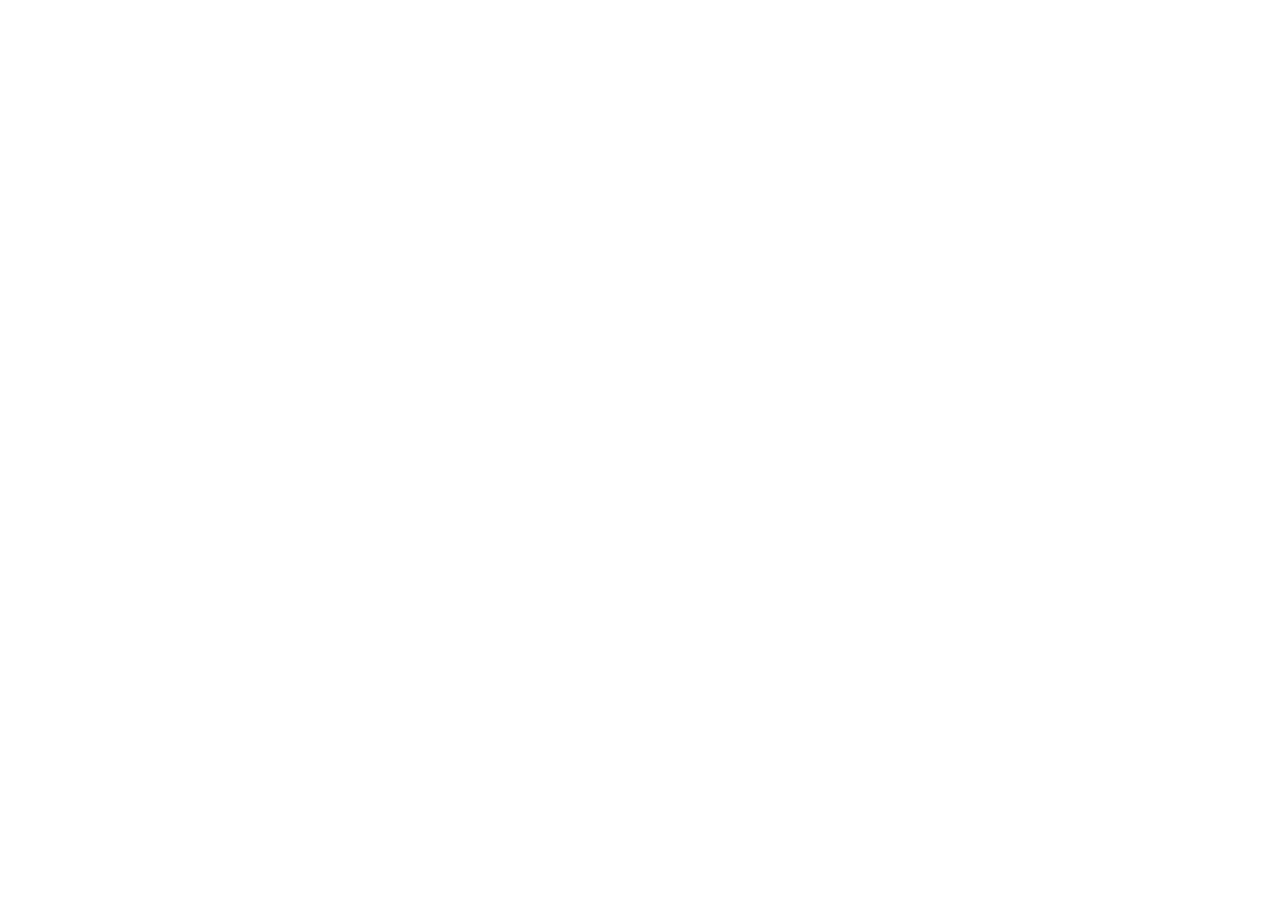
==== index.html @ 5f3e8370 "Add public GitHub Pages redirect to live Sparrow Creator Studio demo" ====
<!doctype html>
<html lang="en">
<head>
<meta charset="utf-8">
<meta name="viewport" content="width=device-width, initial-scale=1">
<title>Sparrow Love Edit — YC Investor Demo</title>
<meta name="description" content="Open the public Sparrow Love Edit Creator Studio product demo.">
<meta name="robots" content="index,follow">
<link rel="canonical" href="https://sparrow-yc-public-demo.vercel.app/template">
<meta http-equiv="refresh" content="0; url=https://sparrow-yc-public-demo.vercel.app/template">
<style>body{font-family:system-ui,-apple-system,Segoe UI,sans-serif;background:#fff;color:#172554;margin:0;display:grid;min-height:100vh;place-items:center}main{max-width:480px;padding:2.5rem;text-align:center}h1{font-size:2rem;letter-spacing:-.04em}p{line-height:1.6;color:#475569}a{display:inline-block;background:#2563eb;color:#fff;text-decoration:none;padding:.9rem 1.4rem;border-radius:12px;font-weight:650}a:focus-visible{outline:3px solid #93c5fd;outline-offset:4px}</style>
</head>
<body>
<main>
<h1>Sparrow Love Edit</h1>
<p>Opening the Sparrow Creator Studio product demo for YC investors. If you are not redirected, use the link below.</p>
<a href="https://sparrow-yc-public-demo.vercel.app/template">Open Sparrow Creator Studio</a>
<p><small>Public product preview; full platform services remain under development.</small></p>
</main>
</body>
</html>
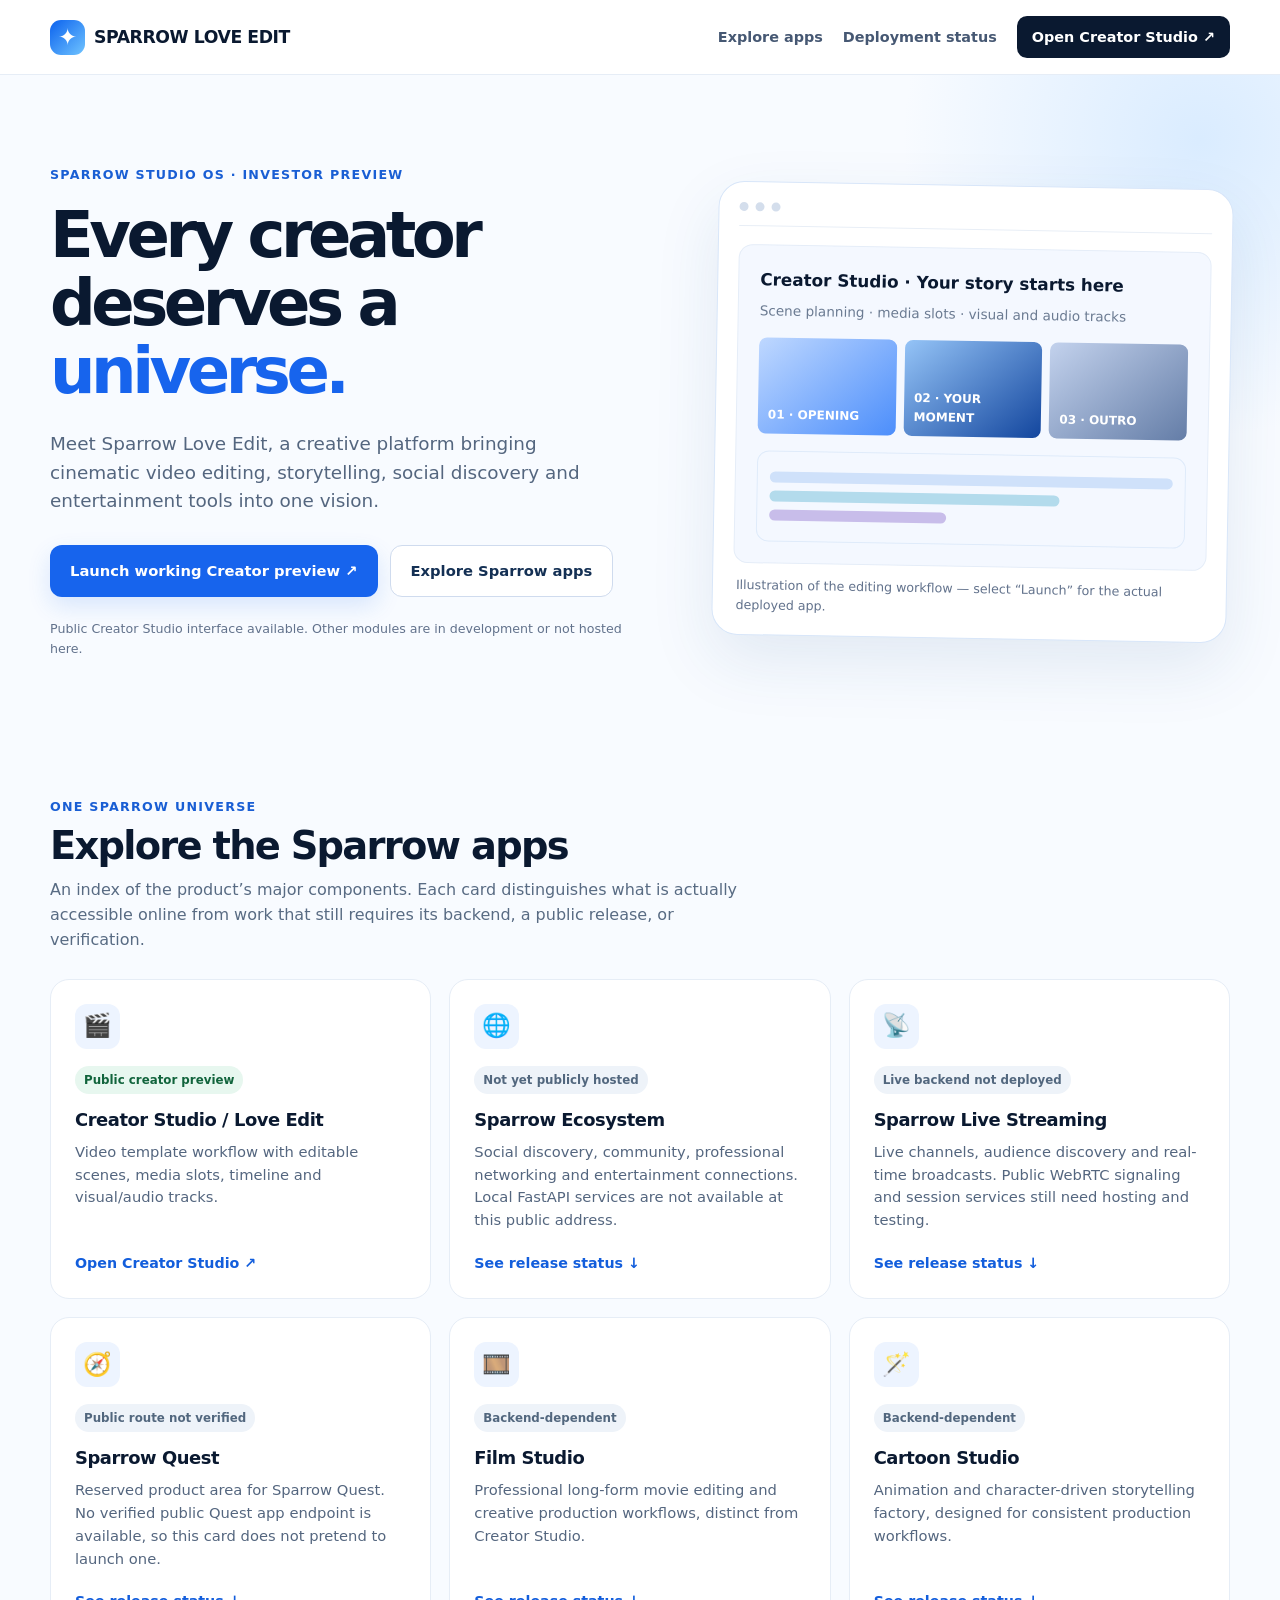
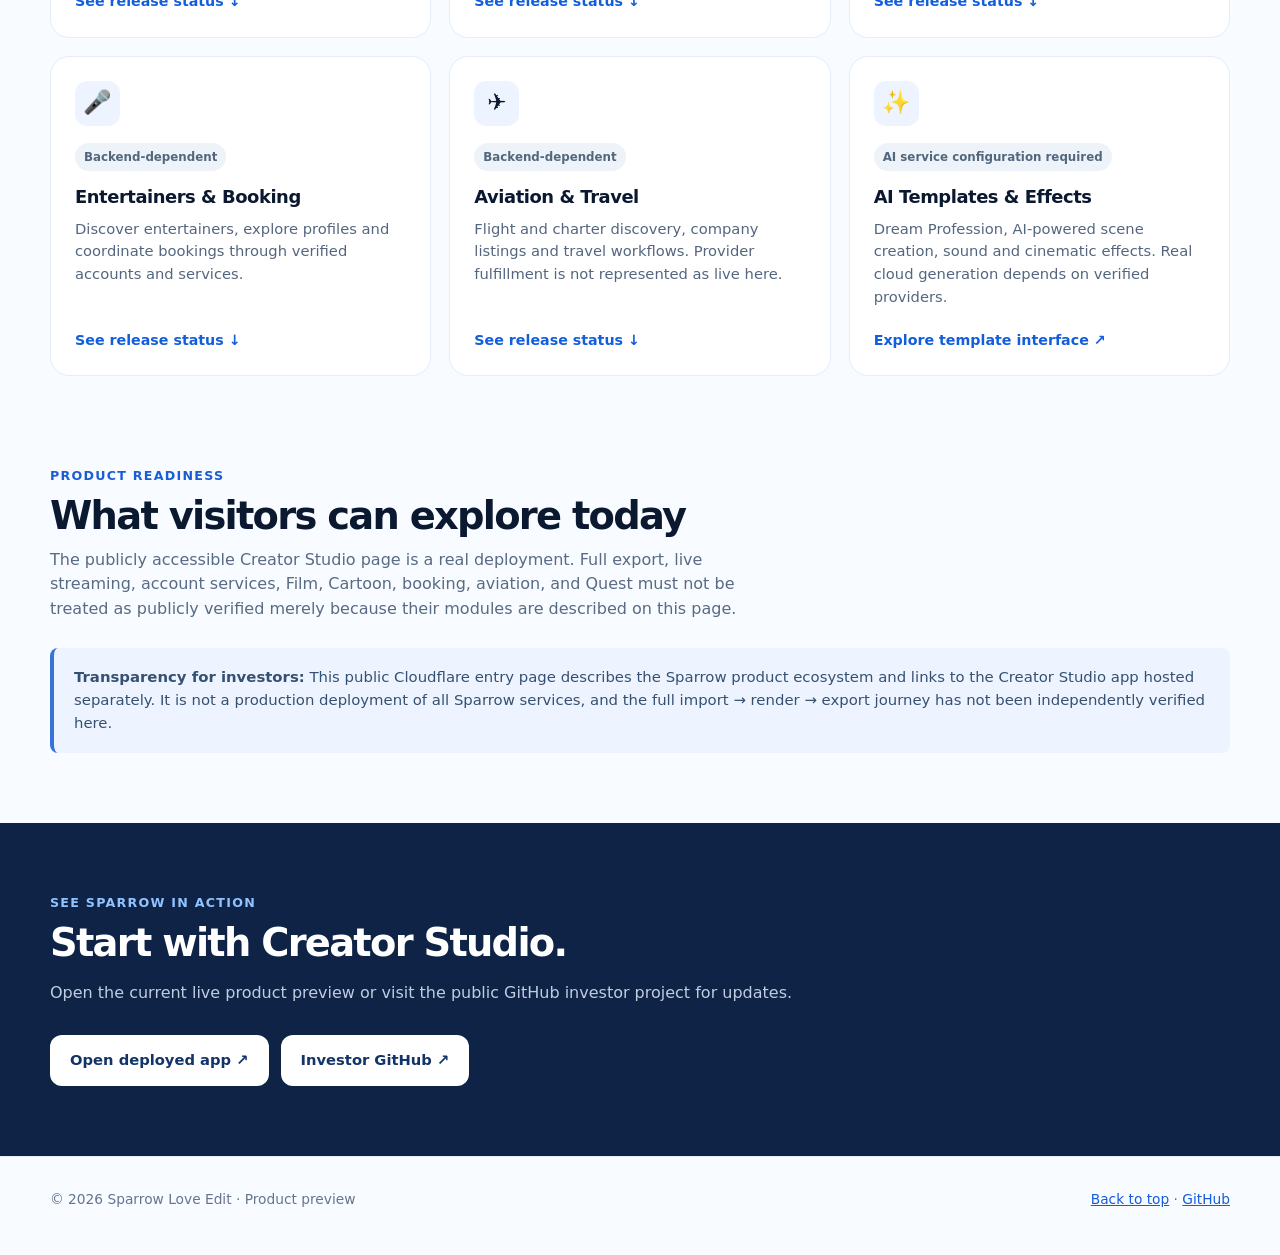
==== commit 192e9cd3: "Publish complete Sparrow investor web portal with clearly labeled component status" ====
--- a/index.html
+++ b/index.html
@@ -1,21 +1,52 @@
 <!doctype html>
 <html lang="en">
 <head>
-<meta charset="utf-8">
-<meta name="viewport" content="width=device-width, initial-scale=1">
-<title>Sparrow Love Edit — YC Investor Demo</title>
-<meta name="description" content="Open the public Sparrow Love Edit Creator Studio product demo.">
-<meta name="robots" content="index,follow">
-<link rel="canonical" href="https://sparrow-yc-public-demo.vercel.app/template">
-<meta http-equiv="refresh" content="0; url=https://sparrow-yc-public-demo.vercel.app/template">
-<style>body{font-family:system-ui,-apple-system,Segoe UI,sans-serif;background:#fff;color:#172554;margin:0;display:grid;min-height:100vh;place-items:center}main{max-width:480px;padding:2.5rem;text-align:center}h1{font-size:2rem;letter-spacing:-.04em}p{line-height:1.6;color:#475569}a{display:inline-block;background:#2563eb;color:#fff;text-decoration:none;padding:.9rem 1.4rem;border-radius:12px;font-weight:650}a:focus-visible{outline:3px solid #93c5fd;outline-offset:4px}</style>
+<meta charset="utf-8"><meta name="viewport" content="width=device-width, initial-scale=1">
+<meta name="description" content="Sparrow Love Edit: one creative platform for video editing, storytelling, social discovery, entertainment and streaming. Explore the public creator demo and the broader product roadmap.">
+<meta name="theme-color" content="#f9fbff">
+<meta property="og:title" content="Sparrow Love Edit — The Creative Universe">
+<meta property="og:description" content="Explore Sparrow Love Edit Creator Studio and the Sparrow app ecosystem. Investor product preview.">
+<title>Sparrow Love Edit — Creative Universe</title>
+<style>
+:root{color-scheme:light;--ink:#0a1930;--muted:#54667f;--blue:#1764ed;--line:#e6edf6;--background:#f8fbff;--card:#fff}
+*{box-sizing:border-box}html{scroll-behavior:smooth}body{margin:0;background:var(--background);color:var(--ink);font-family:Inter,ui-sans-serif,system-ui,-apple-system,"Segoe UI",sans-serif;line-height:1.55}
+a{color:inherit}a:focus-visible{outline:3px solid #60a5fa;outline-offset:4px}
+.wrap{width:min(1180px,calc(100% - 40px));margin:auto}.bar{position:sticky;top:0;z-index:10;background:#ffffffed;backdrop-filter:blur(14px);border-bottom:1px solid var(--line)}
+.barin{min-height:74px;display:flex;align-items:center;justify-content:space-between;gap:24px}.brand{font-size:1.08rem;letter-spacing:-.025em;font-weight:850;text-decoration:none;display:flex;align-items:center;gap:9px}.bird{display:grid;place-items:center;width:35px;height:35px;color:white;background:linear-gradient(135deg,#0b62ee,#70c4ff);border-radius:11px;font-size:23px}
+nav{display:flex;align-items:center;gap:20px;flex-wrap:wrap}nav a{font-size:.9rem;text-decoration:none;color:#465873;font-weight:650}nav a:hover{color:var(--blue)}
+.navcta{color:#fff!important;background:var(--ink);padding:10px 15px;border-radius:10px}
+.hero{padding:90px 0 68px;position:relative;overflow:hidden}.hero:before{content:"";width:600px;height:600px;right:-220px;top:-235px;position:absolute;border-radius:100%;background:radial-gradient(circle,#cce5ffb0,transparent 70%);pointer-events:none}
+.heroGrid{display:grid;grid-template-columns:1.08fr .92fr;align-items:center;gap:60px}.eyebrow{font-size:.79rem;font-weight:850;letter-spacing:.1em;text-transform:uppercase;color:#195ed4}
+h1{font-size:clamp(2.7rem,5vw,5.2rem);line-height:1.065;letter-spacing:-.07em;margin:16px 0 25px;font-weight:900}h1 span{color:var(--blue)}.lead{font-size:1.15rem;color:var(--muted);max-width:550px}
+.actions{display:flex;gap:12px;flex-wrap:wrap;margin-top:29px}.button{display:inline-flex;align-items:center;justify-content:center;padding:14px 20px;border-radius:12px;text-decoration:none;font-weight:800;font-size:.92rem;transition:transform .15s ease}.button:hover{transform:translateY(-2px)}.button.primary{background:var(--blue);color:white;box-shadow:0 9px 23px #1764ed24}.button.secondary{background:white;border:1px solid #cfdbee;color:#143054}
+.note{font-size:.79rem;color:#62728c;margin-top:22px}
+.preview{border:1px solid #d8e6f9;background:white;padding:20px;border-radius:26px;box-shadow:0 25px 65px #214f8c1a;transform:rotate(1deg)}.mockbar{display:flex;gap:7px;border-bottom:1px solid #e8eef6;padding-bottom:14px;margin-bottom:18px}.dot{width:9px;height:9px;background:#d4deec;border-radius:50%}.interface{background:#f4f8ff;border:1px solid #e5edf8;border-radius:14px;padding:21px}.interface h3{margin:0 0 8px;font-size:1.05rem}.interface p{margin:0;color:#6b7b92;font-size:.85rem}.scene{display:flex;gap:8px;margin-top:16px}.scene div{flex:1;border-radius:8px;background:linear-gradient(140deg,#bfd8ff,#4c8efb);height:96px;display:flex;align-items:end;color:#fff;padding:10px;font-weight:800;font-size:.75rem}.scene div:nth-child(2){background:linear-gradient(140deg,#95c4f7,#13469e)}.scene div:nth-child(3){background:linear-gradient(140deg,#c3d2ed,#647da7)}.tracks{border:1px solid #dfebfa;border-radius:12px;margin-top:17px;padding:12px}.track{height:11px;background:#cfe1fa;border-radius:6px;margin:8px 0}.track:nth-child(2){width:72%;background:#b3dbec}.track:nth-child(3){width:44%;background:#c8bdea}
+.section{padding:70px 0}h2{font-size:clamp(1.8rem,3vw,2.7rem);letter-spacing:-.045em;margin:8px 0 10px;line-height:1.15}.sectionIntro{max-width:710px;color:#586b83;margin:0 0 26px}.cards{display:grid;grid-template-columns:repeat(3,minmax(0,1fr));gap:18px}.card{background:var(--card);border:1px solid var(--line);border-radius:19px;padding:24px;display:flex;flex-direction:column;min-height:235px}.glyph{display:grid;place-items:center;background:#edf4ff;border-radius:12px;width:45px;height:45px;font-size:23px;margin-bottom:17px}.card h3{font-size:1.12rem;letter-spacing:-.025em;margin:0 0 7px}.card p{color:var(--muted);font-size:.92rem;margin:0 0 20px;flex:1}.status{font-size:.74rem;font-weight:800;display:inline-block;align-self:flex-start;padding:5px 9px;background:#eef3f9;color:#52677e;border-radius:99px;margin-bottom:12px}.status.live{background:#e7f7ef;color:#11643c}.card a{font-weight:800;color:#135edc;text-decoration:none;font-size:.89rem}.card a:hover{text-decoration:underline}
+.band{background:#0e2346;color:white;padding:70px 0}.band p{color:#bfcde1}.band .button{background:white;color:#123468}.band .eyebrow{color:#91c3ff}.notice{border-left:4px solid #3573db;background:#edf4ff;padding:18px 20px;border-radius:8px;color:#355071;font-size:.93rem}
+footer{border-top:1px solid var(--line);padding:32px 0 45px;font-size:.86rem;color:#65758d}footer a{color:#145cdb}.footerin{display:flex;justify-content:space-between;flex-wrap:wrap;gap:16px}
+@media(max-width:840px){.heroGrid{grid-template-columns:1fr;gap:32px}.hero{padding:55px 0 50px}.preview{transform:none;max-width:560px}.cards{grid-template-columns:repeat(2,minmax(0,1fr))}nav{gap:13px}.navless{display:none}}
+@media(max-width:560px){.wrap{width:min(100% - 28px,1180px)}.cards{grid-template-columns:1fr}.barin{min-height:66px}.brand{font-size:.94rem}.hero{padding:48px 0}h1{letter-spacing:-.055em}.scene div{height:75px}.navless{display:none}}
+@media(prefers-reduced-motion:reduce){html{scroll-behavior:auto}.button{transition:none}}
+</style>
 </head>
 <body>
+<header class="bar"><div class="wrap barin"><a class="brand" href="#home"><span class="bird" aria-hidden="true">✦</span> SPARROW LOVE EDIT</a><nav aria-label="Primary"><a class="navless" href="#universe">Explore apps</a><a class="navless" href="#status">Deployment status</a><a class="navcta" href="https://sparrow-yc-public-demo.vercel.app/template" target="_blank" rel="noopener noreferrer">Open Creator Studio ↗</a></nav></div></header>
 <main>
-<h1>Sparrow Love Edit</h1>
-<p>Opening the Sparrow Creator Studio product demo for YC investors. If you are not redirected, use the link below.</p>
-<a href="https://sparrow-yc-public-demo.vercel.app/template">Open Sparrow Creator Studio</a>
-<p><small>Public product preview; full platform services remain under development.</small></p>
+<section class="hero" id="home"><div class="wrap heroGrid"><div><div class="eyebrow">Sparrow Studio OS · Investor preview</div><h1>Every creator deserves a <span>universe.</span></h1><p class="lead">Meet Sparrow Love Edit, a creative platform bringing cinematic video editing, storytelling, social discovery and entertainment tools into one vision.</p><div class="actions"><a class="button primary" href="https://sparrow-yc-public-demo.vercel.app/template" target="_blank" rel="noopener noreferrer">Launch working Creator preview ↗</a><a class="button secondary" href="#universe">Explore Sparrow apps</a></div><div class="note">Public Creator Studio interface available. Other modules are in development or not hosted here.</div></div><div class="preview" aria-label="Illustrative layout of the creator editor, not a live screenshot"><div class="mockbar"><i class="dot"></i><i class="dot"></i><i class="dot"></i></div><div class="interface"><h3>Creator Studio · Your story starts here</h3><p>Scene planning · media slots · visual and audio tracks</p><div class="scene"><div>01 · OPENING</div><div>02 · YOUR MOMENT</div><div>03 · OUTRO</div></div><div class="tracks"><div class="track"></div><div class="track"></div><div class="track"></div></div></div><p class="note" style="margin:12px 3px 0">Illustration of the editing workflow — select “Launch” for the actual deployed app.</p></div></div></section>
+<section class="section" id="universe"><div class="wrap"><div class="eyebrow">One Sparrow universe</div><h2>Explore the Sparrow apps</h2><p class="sectionIntro">An index of the product’s major components. Each card distinguishes what is actually accessible online from work that still requires its backend, a public release, or verification.</p>
+<div class="cards">
+<article class="card"><div class="glyph">🎬</div><div class="status live">Public creator preview</div><h3>Creator Studio / Love Edit</h3><p>Video template workflow with editable scenes, media slots, timeline and visual/audio tracks.</p><a href="https://sparrow-yc-public-demo.vercel.app/template" target="_blank" rel="noopener noreferrer">Open Creator Studio ↗</a></article>
+<article class="card" id="ecosystem"><div class="glyph">🌐</div><div class="status">Not yet publicly hosted</div><h3>Sparrow Ecosystem</h3><p>Social discovery, community, professional networking and entertainment connections. Local FastAPI services are not available at this public address.</p><a href="#status">See release status ↓</a></article>
+<article class="card" id="live"><div class="glyph">📡</div><div class="status">Live backend not deployed</div><h3>Sparrow Live Streaming</h3><p>Live channels, audience discovery and real-time broadcasts. Public WebRTC signaling and session services still need hosting and testing.</p><a href="#status">See release status ↓</a></article>
+<article class="card" id="quest"><div class="glyph">🧭</div><div class="status">Public route not verified</div><h3>Sparrow Quest</h3><p>Reserved product area for Sparrow Quest. No verified public Quest app endpoint is available, so this card does not pretend to launch one.</p><a href="#status">See release status ↓</a></article>
+<article class="card"><div class="glyph">🎞️</div><div class="status">Backend-dependent</div><h3>Film Studio</h3><p>Professional long-form movie editing and creative production workflows, distinct from Creator Studio.</p><a href="#status">See release status ↓</a></article>
+<article class="card"><div class="glyph">🪄</div><div class="status">Backend-dependent</div><h3>Cartoon Studio</h3><p>Animation and character-driven storytelling factory, designed for consistent production workflows.</p><a href="#status">See release status ↓</a></article>
+<article class="card"><div class="glyph">🎤</div><div class="status">Backend-dependent</div><h3>Entertainers & Booking</h3><p>Discover entertainers, explore profiles and coordinate bookings through verified accounts and services.</p><a href="#status">See release status ↓</a></article>
+<article class="card"><div class="glyph">✈️</div><div class="status">Backend-dependent</div><h3>Aviation & Travel</h3><p>Flight and charter discovery, company listings and travel workflows. Provider fulfillment is not represented as live here.</p><a href="#status">See release status ↓</a></article>
+<article class="card"><div class="glyph">✨</div><div class="status">AI service configuration required</div><h3>AI Templates & Effects</h3><p>Dream Profession, AI-powered scene creation, sound and cinematic effects. Real cloud generation depends on verified providers.</p><a href="https://sparrow-yc-public-demo.vercel.app/template" target="_blank" rel="noopener noreferrer">Explore template interface ↗</a></article>
+</div></div></section>
+<section class="section" id="status" style="padding-top:20px"><div class="wrap"><div class="eyebrow">Product readiness</div><h2>What visitors can explore today</h2><p class="sectionIntro">The publicly accessible Creator Studio page is a real deployment. Full export, live streaming, account services, Film, Cartoon, booking, aviation, and Quest must not be treated as publicly verified merely because their modules are described on this page.</p><div class="notice"><strong>Transparency for investors:</strong> This public Cloudflare entry page describes the Sparrow product ecosystem and links to the Creator Studio app hosted separately. It is not a production deployment of all Sparrow services, and the full import → render → export journey has not been independently verified here.</div></div></section>
+<section class="band"><div class="wrap"><div class="eyebrow">See Sparrow in action</div><h2>Start with Creator Studio.</h2><p>Open the current live product preview or visit the public GitHub investor project for updates.</p><div class="actions"><a class="button" href="https://sparrow-yc-public-demo.vercel.app/template" target="_blank" rel="noopener noreferrer">Open deployed app ↗</a><a class="button" href="https://github.com/austineexmachina/sparrow-yc-investor-demo" target="_blank" rel="noopener noreferrer">Investor GitHub ↗</a></div></div></section>
 </main>
-</body>
-</html>
+<footer><div class="wrap footerin"><div>© 2026 Sparrow Love Edit · Product preview</div><div><a href="#home">Back to top</a> · <a href="https://github.com/austineexmachina/sparrow-yc-investor-demo" target="_blank" rel="noopener noreferrer">GitHub</a></div></div></footer>
+</body></html>
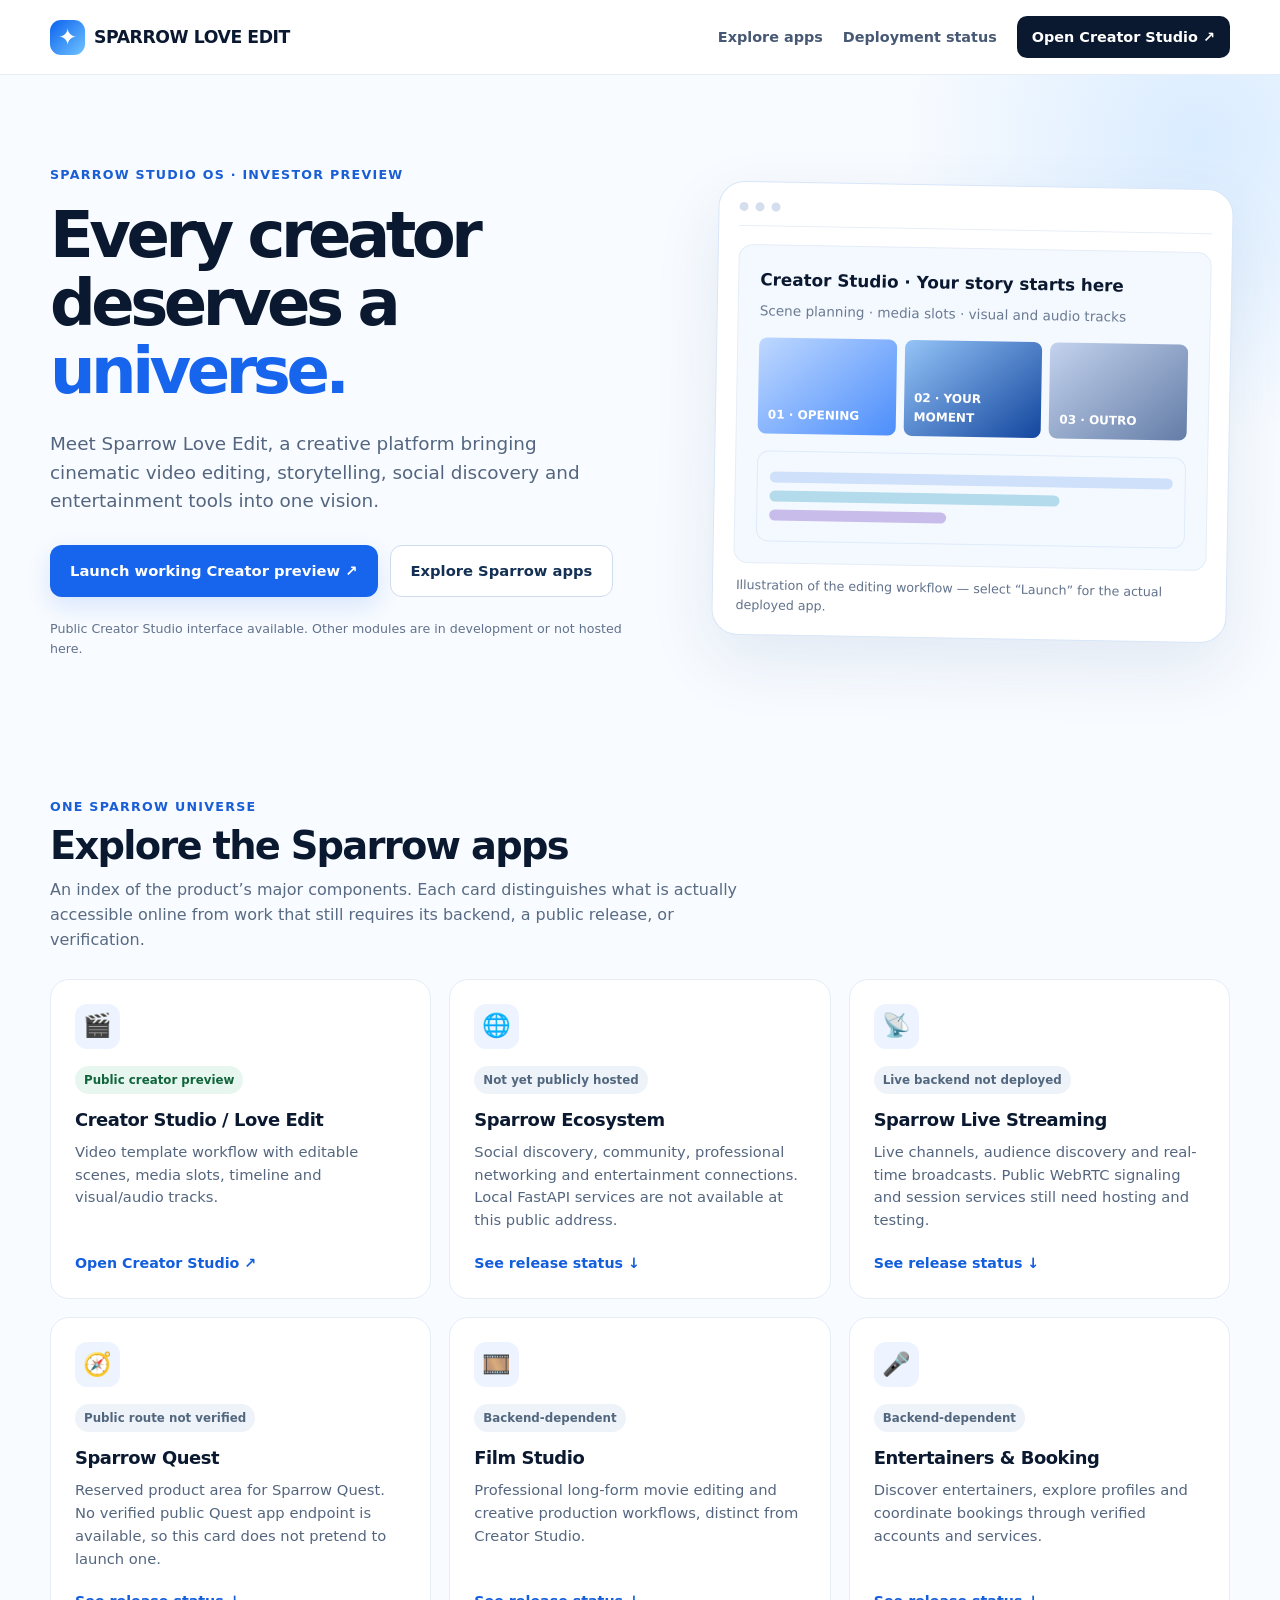
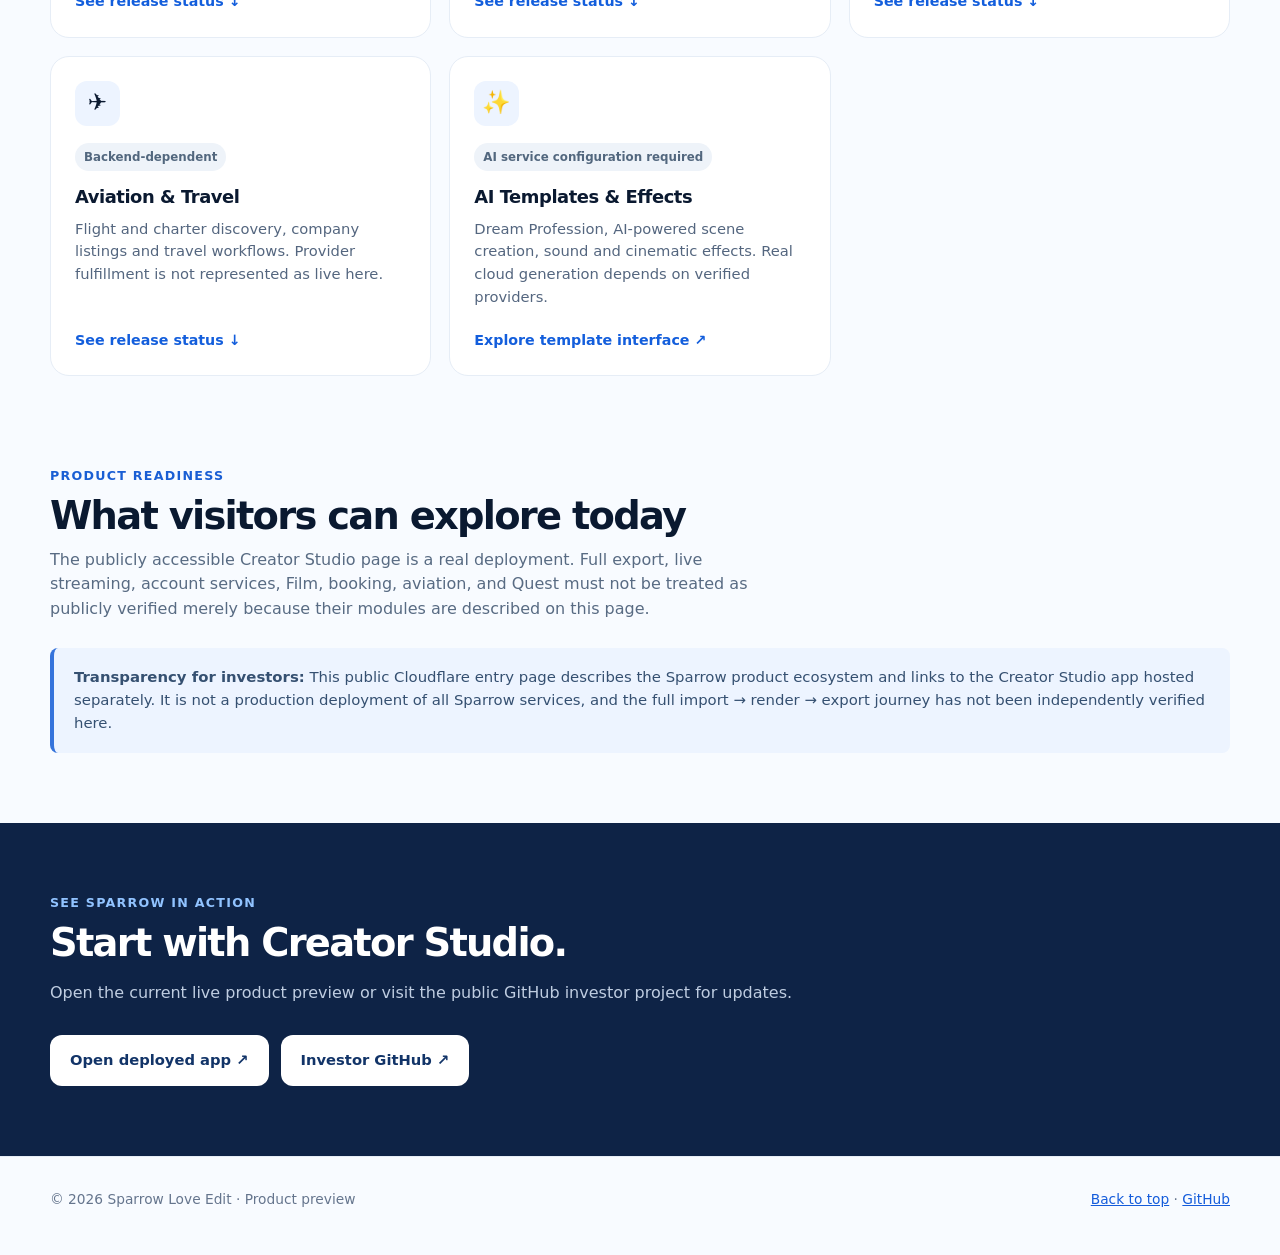
==== commit b4c05167: "Remove retired Cartoon Studio from public Sparrow website and investor materials" ====
--- a/index.html
+++ b/index.html
@@ -40,12 +40,11 @@
 <article class="card" id="live"><div class="glyph">📡</div><div class="status">Live backend not deployed</div><h3>Sparrow Live Streaming</h3><p>Live channels, audience discovery and real-time broadcasts. Public WebRTC signaling and session services still need hosting and testing.</p><a href="#status">See release status ↓</a></article>
 <article class="card" id="quest"><div class="glyph">🧭</div><div class="status">Public route not verified</div><h3>Sparrow Quest</h3><p>Reserved product area for Sparrow Quest. No verified public Quest app endpoint is available, so this card does not pretend to launch one.</p><a href="#status">See release status ↓</a></article>
 <article class="card"><div class="glyph">🎞️</div><div class="status">Backend-dependent</div><h3>Film Studio</h3><p>Professional long-form movie editing and creative production workflows, distinct from Creator Studio.</p><a href="#status">See release status ↓</a></article>
-<article class="card"><div class="glyph">🪄</div><div class="status">Backend-dependent</div><h3>Cartoon Studio</h3><p>Animation and character-driven storytelling factory, designed for consistent production workflows.</p><a href="#status">See release status ↓</a></article>
 <article class="card"><div class="glyph">🎤</div><div class="status">Backend-dependent</div><h3>Entertainers & Booking</h3><p>Discover entertainers, explore profiles and coordinate bookings through verified accounts and services.</p><a href="#status">See release status ↓</a></article>
 <article class="card"><div class="glyph">✈️</div><div class="status">Backend-dependent</div><h3>Aviation & Travel</h3><p>Flight and charter discovery, company listings and travel workflows. Provider fulfillment is not represented as live here.</p><a href="#status">See release status ↓</a></article>
 <article class="card"><div class="glyph">✨</div><div class="status">AI service configuration required</div><h3>AI Templates & Effects</h3><p>Dream Profession, AI-powered scene creation, sound and cinematic effects. Real cloud generation depends on verified providers.</p><a href="https://sparrow-yc-public-demo.vercel.app/template" target="_blank" rel="noopener noreferrer">Explore template interface ↗</a></article>
 </div></div></section>
-<section class="section" id="status" style="padding-top:20px"><div class="wrap"><div class="eyebrow">Product readiness</div><h2>What visitors can explore today</h2><p class="sectionIntro">The publicly accessible Creator Studio page is a real deployment. Full export, live streaming, account services, Film, Cartoon, booking, aviation, and Quest must not be treated as publicly verified merely because their modules are described on this page.</p><div class="notice"><strong>Transparency for investors:</strong> This public Cloudflare entry page describes the Sparrow product ecosystem and links to the Creator Studio app hosted separately. It is not a production deployment of all Sparrow services, and the full import → render → export journey has not been independently verified here.</div></div></section>
+<section class="section" id="status" style="padding-top:20px"><div class="wrap"><div class="eyebrow">Product readiness</div><h2>What visitors can explore today</h2><p class="sectionIntro">The publicly accessible Creator Studio page is a real deployment. Full export, live streaming, account services, Film, booking, aviation, and Quest must not be treated as publicly verified merely because their modules are described on this page.</p><div class="notice"><strong>Transparency for investors:</strong> This public Cloudflare entry page describes the Sparrow product ecosystem and links to the Creator Studio app hosted separately. It is not a production deployment of all Sparrow services, and the full import → render → export journey has not been independently verified here.</div></div></section>
 <section class="band"><div class="wrap"><div class="eyebrow">See Sparrow in action</div><h2>Start with Creator Studio.</h2><p>Open the current live product preview or visit the public GitHub investor project for updates.</p><div class="actions"><a class="button" href="https://sparrow-yc-public-demo.vercel.app/template" target="_blank" rel="noopener noreferrer">Open deployed app ↗</a><a class="button" href="https://github.com/austineexmachina/sparrow-yc-investor-demo" target="_blank" rel="noopener noreferrer">Investor GitHub ↗</a></div></div></section>
 </main>
 <footer><div class="wrap footerin"><div>© 2026 Sparrow Love Edit · Product preview</div><div><a href="#home">Back to top</a> · <a href="https://github.com/austineexmachina/sparrow-yc-investor-demo" target="_blank" rel="noopener noreferrer">GitHub</a></div></div></footer>
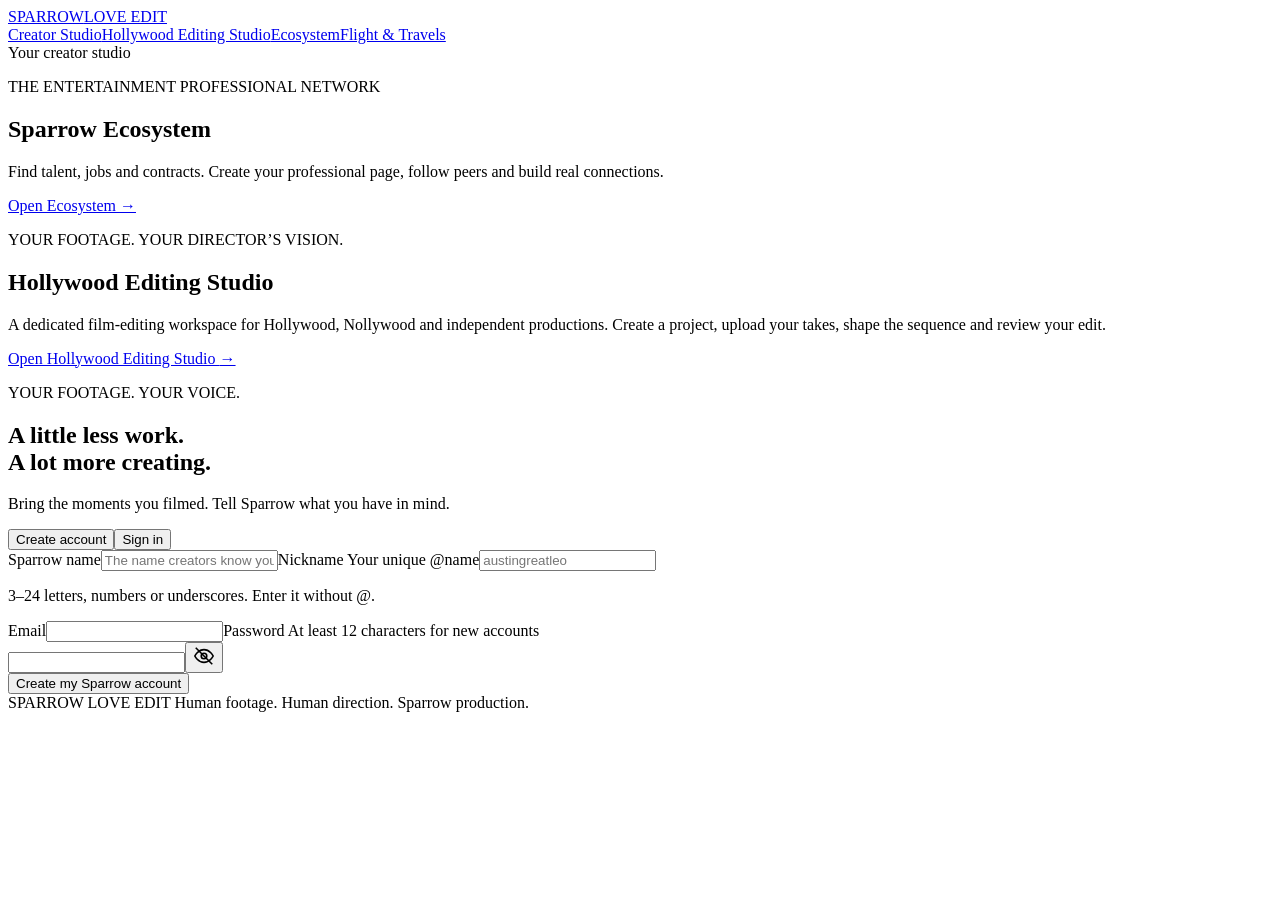
==== commit ea48fa48: "Replace fabricated GitHub Pages landing page with original Sparrow Creator UI" ====
--- a/index.html
+++ b/index.html
@@ -1,51 +1,39 @@
 <!doctype html>
 <html lang="en">
-<head>
-<meta charset="utf-8"><meta name="viewport" content="width=device-width, initial-scale=1">
-<meta name="description" content="Sparrow Love Edit: one creative platform for video editing, storytelling, social discovery, entertainment and streaming. Explore the public creator demo and the broader product roadmap.">
-<meta name="theme-color" content="#f9fbff">
-<meta property="og:title" content="Sparrow Love Edit — The Creative Universe">
-<meta property="og:description" content="Explore Sparrow Love Edit Creator Studio and the Sparrow app ecosystem. Investor product preview.">
-<title>Sparrow Love Edit — Creative Universe</title>
-<style>
-:root{color-scheme:light;--ink:#0a1930;--muted:#54667f;--blue:#1764ed;--line:#e6edf6;--background:#f8fbff;--card:#fff}
-*{box-sizing:border-box}html{scroll-behavior:smooth}body{margin:0;background:var(--background);color:var(--ink);font-family:Inter,ui-sans-serif,system-ui,-apple-system,"Segoe UI",sans-serif;line-height:1.55}
-a{color:inherit}a:focus-visible{outline:3px solid #60a5fa;outline-offset:4px}
-.wrap{width:min(1180px,calc(100% - 40px));margin:auto}.bar{position:sticky;top:0;z-index:10;background:#ffffffed;backdrop-filter:blur(14px);border-bottom:1px solid var(--line)}
-.barin{min-height:74px;display:flex;align-items:center;justify-content:space-between;gap:24px}.brand{font-size:1.08rem;letter-spacing:-.025em;font-weight:850;text-decoration:none;display:flex;align-items:center;gap:9px}.bird{display:grid;place-items:center;width:35px;height:35px;color:white;background:linear-gradient(135deg,#0b62ee,#70c4ff);border-radius:11px;font-size:23px}
-nav{display:flex;align-items:center;gap:20px;flex-wrap:wrap}nav a{font-size:.9rem;text-decoration:none;color:#465873;font-weight:650}nav a:hover{color:var(--blue)}
-.navcta{color:#fff!important;background:var(--ink);padding:10px 15px;border-radius:10px}
-.hero{padding:90px 0 68px;position:relative;overflow:hidden}.hero:before{content:"";width:600px;height:600px;right:-220px;top:-235px;position:absolute;border-radius:100%;background:radial-gradient(circle,#cce5ffb0,transparent 70%);pointer-events:none}
-.heroGrid{display:grid;grid-template-columns:1.08fr .92fr;align-items:center;gap:60px}.eyebrow{font-size:.79rem;font-weight:850;letter-spacing:.1em;text-transform:uppercase;color:#195ed4}
-h1{font-size:clamp(2.7rem,5vw,5.2rem);line-height:1.065;letter-spacing:-.07em;margin:16px 0 25px;font-weight:900}h1 span{color:var(--blue)}.lead{font-size:1.15rem;color:var(--muted);max-width:550px}
-.actions{display:flex;gap:12px;flex-wrap:wrap;margin-top:29px}.button{display:inline-flex;align-items:center;justify-content:center;padding:14px 20px;border-radius:12px;text-decoration:none;font-weight:800;font-size:.92rem;transition:transform .15s ease}.button:hover{transform:translateY(-2px)}.button.primary{background:var(--blue);color:white;box-shadow:0 9px 23px #1764ed24}.button.secondary{background:white;border:1px solid #cfdbee;color:#143054}
-.note{font-size:.79rem;color:#62728c;margin-top:22px}
-.preview{border:1px solid #d8e6f9;background:white;padding:20px;border-radius:26px;box-shadow:0 25px 65px #214f8c1a;transform:rotate(1deg)}.mockbar{display:flex;gap:7px;border-bottom:1px solid #e8eef6;padding-bottom:14px;margin-bottom:18px}.dot{width:9px;height:9px;background:#d4deec;border-radius:50%}.interface{background:#f4f8ff;border:1px solid #e5edf8;border-radius:14px;padding:21px}.interface h3{margin:0 0 8px;font-size:1.05rem}.interface p{margin:0;color:#6b7b92;font-size:.85rem}.scene{display:flex;gap:8px;margin-top:16px}.scene div{flex:1;border-radius:8px;background:linear-gradient(140deg,#bfd8ff,#4c8efb);height:96px;display:flex;align-items:end;color:#fff;padding:10px;font-weight:800;font-size:.75rem}.scene div:nth-child(2){background:linear-gradient(140deg,#95c4f7,#13469e)}.scene div:nth-child(3){background:linear-gradient(140deg,#c3d2ed,#647da7)}.tracks{border:1px solid #dfebfa;border-radius:12px;margin-top:17px;padding:12px}.track{height:11px;background:#cfe1fa;border-radius:6px;margin:8px 0}.track:nth-child(2){width:72%;background:#b3dbec}.track:nth-child(3){width:44%;background:#c8bdea}
-.section{padding:70px 0}h2{font-size:clamp(1.8rem,3vw,2.7rem);letter-spacing:-.045em;margin:8px 0 10px;line-height:1.15}.sectionIntro{max-width:710px;color:#586b83;margin:0 0 26px}.cards{display:grid;grid-template-columns:repeat(3,minmax(0,1fr));gap:18px}.card{background:var(--card);border:1px solid var(--line);border-radius:19px;padding:24px;display:flex;flex-direction:column;min-height:235px}.glyph{display:grid;place-items:center;background:#edf4ff;border-radius:12px;width:45px;height:45px;font-size:23px;margin-bottom:17px}.card h3{font-size:1.12rem;letter-spacing:-.025em;margin:0 0 7px}.card p{color:var(--muted);font-size:.92rem;margin:0 0 20px;flex:1}.status{font-size:.74rem;font-weight:800;display:inline-block;align-self:flex-start;padding:5px 9px;background:#eef3f9;color:#52677e;border-radius:99px;margin-bottom:12px}.status.live{background:#e7f7ef;color:#11643c}.card a{font-weight:800;color:#135edc;text-decoration:none;font-size:.89rem}.card a:hover{text-decoration:underline}
-.band{background:#0e2346;color:white;padding:70px 0}.band p{color:#bfcde1}.band .button{background:white;color:#123468}.band .eyebrow{color:#91c3ff}.notice{border-left:4px solid #3573db;background:#edf4ff;padding:18px 20px;border-radius:8px;color:#355071;font-size:.93rem}
-footer{border-top:1px solid var(--line);padding:32px 0 45px;font-size:.86rem;color:#65758d}footer a{color:#145cdb}.footerin{display:flex;justify-content:space-between;flex-wrap:wrap;gap:16px}
-@media(max-width:840px){.heroGrid{grid-template-columns:1fr;gap:32px}.hero{padding:55px 0 50px}.preview{transform:none;max-width:560px}.cards{grid-template-columns:repeat(2,minmax(0,1fr))}nav{gap:13px}.navless{display:none}}
-@media(max-width:560px){.wrap{width:min(100% - 28px,1180px)}.cards{grid-template-columns:1fr}.barin{min-height:66px}.brand{font-size:.94rem}.hero{padding:48px 0}h1{letter-spacing:-.055em}.scene div{height:75px}.navless{display:none}}
-@media(prefers-reduced-motion:reduce){html{scroll-behavior:auto}.button{transition:none}}
-</style>
-</head>
-<body>
-<header class="bar"><div class="wrap barin"><a class="brand" href="#home"><span class="bird" aria-hidden="true">✦</span> SPARROW LOVE EDIT</a><nav aria-label="Primary"><a class="navless" href="#universe">Explore apps</a><a class="navless" href="#status">Deployment status</a><a class="navcta" href="https://sparrow-yc-public-demo.vercel.app/template" target="_blank" rel="noopener noreferrer">Open Creator Studio ↗</a></nav></div></header>
-<main>
-<section class="hero" id="home"><div class="wrap heroGrid"><div><div class="eyebrow">Sparrow Studio OS · Investor preview</div><h1>Every creator deserves a <span>universe.</span></h1><p class="lead">Meet Sparrow Love Edit, a creative platform bringing cinematic video editing, storytelling, social discovery and entertainment tools into one vision.</p><div class="actions"><a class="button primary" href="https://sparrow-yc-public-demo.vercel.app/template" target="_blank" rel="noopener noreferrer">Launch working Creator preview ↗</a><a class="button secondary" href="#universe">Explore Sparrow apps</a></div><div class="note">Public Creator Studio interface available. Other modules are in development or not hosted here.</div></div><div class="preview" aria-label="Illustrative layout of the creator editor, not a live screenshot"><div class="mockbar"><i class="dot"></i><i class="dot"></i><i class="dot"></i></div><div class="interface"><h3>Creator Studio · Your story starts here</h3><p>Scene planning · media slots · visual and audio tracks</p><div class="scene"><div>01 · OPENING</div><div>02 · YOUR MOMENT</div><div>03 · OUTRO</div></div><div class="tracks"><div class="track"></div><div class="track"></div><div class="track"></div></div></div><p class="note" style="margin:12px 3px 0">Illustration of the editing workflow — select “Launch” for the actual deployed app.</p></div></div></section>
-<section class="section" id="universe"><div class="wrap"><div class="eyebrow">One Sparrow universe</div><h2>Explore the Sparrow apps</h2><p class="sectionIntro">An index of the product’s major components. Each card distinguishes what is actually accessible online from work that still requires its backend, a public release, or verification.</p>
-<div class="cards">
-<article class="card"><div class="glyph">🎬</div><div class="status live">Public creator preview</div><h3>Creator Studio / Love Edit</h3><p>Video template workflow with editable scenes, media slots, timeline and visual/audio tracks.</p><a href="https://sparrow-yc-public-demo.vercel.app/template" target="_blank" rel="noopener noreferrer">Open Creator Studio ↗</a></article>
-<article class="card" id="ecosystem"><div class="glyph">🌐</div><div class="status">Not yet publicly hosted</div><h3>Sparrow Ecosystem</h3><p>Social discovery, community, professional networking and entertainment connections. Local FastAPI services are not available at this public address.</p><a href="#status">See release status ↓</a></article>
-<article class="card" id="live"><div class="glyph">📡</div><div class="status">Live backend not deployed</div><h3>Sparrow Live Streaming</h3><p>Live channels, audience discovery and real-time broadcasts. Public WebRTC signaling and session services still need hosting and testing.</p><a href="#status">See release status ↓</a></article>
-<article class="card" id="quest"><div class="glyph">🧭</div><div class="status">Public route not verified</div><h3>Sparrow Quest</h3><p>Reserved product area for Sparrow Quest. No verified public Quest app endpoint is available, so this card does not pretend to launch one.</p><a href="#status">See release status ↓</a></article>
-<article class="card"><div class="glyph">🎞️</div><div class="status">Backend-dependent</div><h3>Film Studio</h3><p>Professional long-form movie editing and creative production workflows, distinct from Creator Studio.</p><a href="#status">See release status ↓</a></article>
-<article class="card"><div class="glyph">🎤</div><div class="status">Backend-dependent</div><h3>Entertainers & Booking</h3><p>Discover entertainers, explore profiles and coordinate bookings through verified accounts and services.</p><a href="#status">See release status ↓</a></article>
-<article class="card"><div class="glyph">✈️</div><div class="status">Backend-dependent</div><h3>Aviation & Travel</h3><p>Flight and charter discovery, company listings and travel workflows. Provider fulfillment is not represented as live here.</p><a href="#status">See release status ↓</a></article>
-<article class="card"><div class="glyph">✨</div><div class="status">AI service configuration required</div><h3>AI Templates & Effects</h3><p>Dream Profession, AI-powered scene creation, sound and cinematic effects. Real cloud generation depends on verified providers.</p><a href="https://sparrow-yc-public-demo.vercel.app/template" target="_blank" rel="noopener noreferrer">Explore template interface ↗</a></article>
-</div></div></section>
-<section class="section" id="status" style="padding-top:20px"><div class="wrap"><div class="eyebrow">Product readiness</div><h2>What visitors can explore today</h2><p class="sectionIntro">The publicly accessible Creator Studio page is a real deployment. Full export, live streaming, account services, Film, booking, aviation, and Quest must not be treated as publicly verified merely because their modules are described on this page.</p><div class="notice"><strong>Transparency for investors:</strong> This public Cloudflare entry page describes the Sparrow product ecosystem and links to the Creator Studio app hosted separately. It is not a production deployment of all Sparrow services, and the full import → render → export journey has not been independently verified here.</div></div></section>
-<section class="band"><div class="wrap"><div class="eyebrow">See Sparrow in action</div><h2>Start with Creator Studio.</h2><p>Open the current live product preview or visit the public GitHub investor project for updates.</p><div class="actions"><a class="button" href="https://sparrow-yc-public-demo.vercel.app/template" target="_blank" rel="noopener noreferrer">Open deployed app ↗</a><a class="button" href="https://github.com/austineexmachina/sparrow-yc-investor-demo" target="_blank" rel="noopener noreferrer">Investor GitHub ↗</a></div></div></section>
-</main>
-<footer><div class="wrap footerin"><div>© 2026 Sparrow Love Edit · Product preview</div><div><a href="#home">Back to top</a> · <a href="https://github.com/austineexmachina/sparrow-yc-investor-demo" target="_blank" rel="noopener noreferrer">GitHub</a></div></div></footer>
-</body></html>+<head><meta charset="utf-8"><meta name="viewport" content="width=device-width,initial-scale=1"><meta name="description" content="Create finished videos from your own footage, direction and voice with Sparrow."><title>SPARROW LOVE EDIT · Creator studio</title><link rel="stylesheet" href="/static/style.css"><link rel="icon" href="/static/favicon.svg" type="image/svg+xml"><link rel="stylesheet" href="/static/account-verification.css"><script defer src="/static/auth-security.js"></script><script defer src="/static/phone-verification.js"></script><script defer src="/static/account-verification.js"></script><script src="/static/app.js" defer></script><script src="/static/app-ads.js" defer></script><link rel="stylesheet" href="/static/studio-entry.css"></head>
+<body data-workspace="creator">
+<header><a class="wordmark" href="/">SPARROW<span>LOVE EDIT</span></a><nav class="workspace-entry" aria-label="Sparrow workspaces"><a href="/studio">Creator Studio</a><a href="/film">Hollywood Editing Studio</a><a href="/ecosystem">Ecosystem</a><a href="/flight-travels">Flight &amp; Travels</a></nav><div class="header-right"><span id="identity">Your creator studio</span><button id="logout" class="quiet" hidden>Sign out</button></div></header>
+<div id="notice" role="status" aria-live="polite" hidden></div>
+<main><section class="cartoon-entry-card eco-entry-card" aria-labelledby="eco-entry-title"><div><p class="eyebrow">THE ENTERTAINMENT PROFESSIONAL NETWORK</p><h2 id="eco-entry-title">Sparrow Ecosystem</h2><p>Find talent, jobs and contracts. Create your professional page, follow peers and build real connections.</p></div><a class="studio-open" href="/ecosystem">Open Ecosystem <span aria-hidden="true">→</span></a></section><section class="cartoon-entry-card film-entry-card" aria-labelledby="film-entry-title"><div><p class="eyebrow">YOUR FOOTAGE. YOUR DIRECTOR’S VISION.</p><h2 id="film-entry-title">Hollywood Editing Studio</h2><p>A dedicated film-editing workspace for Hollywood, Nollywood and independent productions. Create a project, upload your takes, shape the sequence and review your edit.</p></div><a class="studio-open" href="/film">Open Hollywood Editing Studio <span aria-hidden="true">→</span></a></section><section id="auth" class="auth card"><p class="eyebrow">YOUR FOOTAGE. YOUR VOICE.</p><h1>A little less work.<br>A lot more creating.</h1><p>Bring the moments you filmed. Tell Sparrow what you have in mind.</p><div class="auth-modes" role="group" aria-label="Account access"><button id="mode-register" type="button" aria-pressed="true">Create account</button><button id="mode-login" type="button" class="secondary" aria-pressed="false">Sign in</button></div><form id="auth-form"><div id="signup-fields"><label for="sparrow-name">Sparrow name</label><input id="sparrow-name" autocomplete="name" minlength="2" maxlength="80" placeholder="The name creators know you by" required><label for="nickname">Nickname <span class="muted">Your unique @name</span></label><input id="nickname" autocomplete="username" minlength="3" maxlength="24" pattern="[A-Za-z0-9_]{3,24}" placeholder="austingreatleo" aria-describedby="nickname-hint" required><p id="nickname-hint" class="fine">3–24 letters, numbers or underscores. Enter it without @.</p></div><label>Email<input id="email" type="email" autocomplete="email" required></label><label for="password">Password <span class="muted">At least 12 characters for new accounts</span></label><div class="password-field"><input id="password" type="password" minlength="12" maxlength="128" autocomplete="new-password" required><button id="password-toggle" type="button" aria-label="Show password" aria-controls="password" aria-pressed="false" title="Show password"><svg viewBox="0 0 24 24" width="22" height="22" fill="none" stroke="currentColor" stroke-width="1.8" aria-hidden="true" focusable="false"><path d="M2 12s3.5-7 10-7 10 7 10 7-3.5 7-10 7S2 12 2 12Z"/><circle cx="12" cy="12" r="3"/><path class="eye-slash" d="M3 3l18 18"/></svg></button></div><div class="actions"><button id="auth-submit" type="submit">Create my Sparrow account</button></div></form></section>
+<div id="studio" hidden>
+<nav class="studio-nav"><span class="studio-label">Creator studio</span><a class="plain-link" href="/film">Hollywood Editing Studio</a><button id="new-project" class="secondary">New creation</button><button id="profile-open" class="quiet">My account</button><button id="memory-open" class="quiet">Creator memory</button><button id="learning-open" class="quiet">Help Sparrow improve</button></nav>
+<section class="project-slider" aria-labelledby="project-slider-title" aria-roledescription="carousel"><div class="section-top"><div><p class="eyebrow">YOUR CREATIONS</p><h2 id="project-slider-title">Choose a project</h2></div><div class="slide-controls"><button id="project-prev" class="secondary" type="button" aria-label="Previous projects" aria-controls="project-list">&#8592;</button><button id="project-next" class="secondary" type="button" aria-label="Next projects" aria-controls="project-list">&#8594;</button></div></div><p id="project-empty" class="fine" hidden>Your next story starts here. Select New creation to begin.</p><div id="project-list" class="project-slides" role="group" aria-label="Saved projects" tabindex="0"></div></section>
+<div class="workspace">
+<section class="direction">
+<p id="workspace-eyebrow" class="eyebrow">LET'S MAKE SOMETHING YOU LOVE</p><h1 id="workspace-title">What are we creating today?</h1>
+<form id="project-form" class="card">
+<fieldset id="creator-content-picker" class="content-picker"><legend>Choose your content</legend><div id="content-choices" class="content-grid"><button type="button" class="content-choice" data-content="Travel vlog" aria-pressed="false">Travel vlog</button><button type="button" class="content-choice" data-content="Day in my life" aria-pressed="false">Day in my life</button><button type="button" class="content-choice" data-content="Brand advertising" aria-pressed="false">Brand advertising</button><button type="button" class="content-choice" data-content="Vacation" aria-pressed="false">Vacation</button><button type="button" class="content-choice" data-content="Food &amp; street food" aria-pressed="false">Food &amp; street food</button><button type="button" class="content-choice" data-content="City view" aria-pressed="false">City view</button><button type="button" class="content-choice" data-content="Real estate" aria-pressed="false">Real estate</button><button type="button" class="content-choice" data-content="Car brands" aria-pressed="false">Car brands</button><button type="button" class="content-choice" data-content="University" aria-pressed="false">University</button><button type="button" class="content-choice" data-content="App advertising" aria-pressed="false">App advertising</button><button type="button" class="content-choice" data-content="Fashion &amp; beauty" aria-pressed="false">Fashion &amp; beauty</button><button type="button" class="content-choice" data-content="Product review" aria-pressed="false">Product review</button><button type="button" class="content-choice" data-content="Unboxing" aria-pressed="false">Unboxing</button><button type="button" class="content-choice" data-content="Fitness" aria-pressed="false">Fitness</button><button type="button" class="content-choice" data-content="Events" aria-pressed="false">Events</button><button type="button" class="content-choice" data-content="Podcast" aria-pressed="false">Podcast</button><button type="button" class="content-choice" data-content="Gaming" aria-pressed="false">Gaming</button><button type="button" class="content-choice" data-content="Tutorials" aria-pressed="false">Tutorials</button><button type="button" class="content-choice" data-content="Family &amp; lifestyle" aria-pressed="false">Family &amp; lifestyle</button><button type="button" class="content-choice" data-content="Documentary" aria-pressed="false">Documentary</button><button type="button" class="content-choice" data-content="Business" aria-pressed="false">Business</button><button type="button" class="content-choice" data-content="Custom" aria-pressed="false">Custom</button></div><label id="brand-type-field" hidden>What kind of brand?<select id="brand-type"><option value="">Choose a brand type</option><option>Hotel</option><option>Restaurant</option><option>Coffee shop</option><option>Mall</option><option>Fast food</option><option>Street food</option><option>Real estate</option><option>Car brand</option><option>University</option><option>App</option><option>Clothing</option><option>Beauty</option><option>Technology</option><option>Other brand</option></select></label><p id="content-selected" class="fine" aria-live="polite">Pick an idea or describe your own below.</p></fieldset>
+<fieldset><legend>Three things before we create</legend><label>1. What feeling do you want?<input id="feel" required maxlength="300" placeholder="Warm, exciting, peaceful, emotional…"></label><label>2. Who is your audience?<input id="audience" required maxlength="300" placeholder="First-time travelers, food lovers, future customers…"></label><label>3. Where will you post it?<select id="posting-destination" required><option value="">Choose where you will post</option></select></label><label id="posting-details-field" hidden>Posting destination or placement<input id="posting-details" maxlength="300" placeholder="Name the app or describe where the video will appear"></label><p id="posting-guidance" class="fine" aria-live="polite"></p><button id="use-posting-format" type="button" class="quiet" hidden>Use the suggested format</button></fieldset>
+<label>Your idea<textarea id="brief" placeholder="A 45-second advert for my car brand. Keep the engine sound, slow down the detail shots, and give the reveal room to breathe." required minlength="3" maxlength="3000"></textarea></label>
+<details><summary>How should your footage look and feel?</summary><label>Your visual intention<textarea id="visual-intent" maxlength="600" rows="2" placeholder="Intimate and natural. Keep quiet moments, warm light and deliberate stillness."></textarea></label><label>Your shooting conditions<textarea id="shooting-conditions" maxlength="1000" rows="2" placeholder="Phone camera, available window light, handheld, one person filming."></textarea></label><button id="capture-guide" type="button" class="secondary">Help me prepare my footage</button><p class="fine">Practical preparation guidance from your direction. You choose how to film.</p><div id="capture-guidance" aria-live="polite" hidden></div></details>
+<details><summary>Audience, identity and message</summary><label>What should they understand or feel?<textarea id="message" maxlength="1000" rows="2"></textarea></label><label>Your creator or brand style<textarea id="creator-style" maxlength="600" rows="2" placeholder="Warm, honest and relaxed. Keep my humor and natural sound."></textarea></label><label>Facts you can stand behind<textarea id="verified-facts" maxlength="2000" rows="3" placeholder="Names, product details and claims you have checked. Sparrow cannot independently verify these."></textarea></label><label>What should viewers do next? <span class="muted">Optional</span><input id="call-to-action" maxlength="300" placeholder="Leave blank if no call to action is needed"></label></details>
+<div class="two"><label>Video length<select id="length-preset"><option value="30">Short · 30 seconds</option><option value="60">Short · 1 minute</option><option value="180">Long · 3 minutes</option><option value="custom">Choose my length</option></select></label><label>Seconds<input id="duration" type="number" min="5" max="600" value="30" required></label></div>
+<div class="two"><label>Format<select id="aspect"><option value="vertical">Portrait · 9:16</option><option value="landscape">Landscape · 16:9</option><option value="square">Square · 1:1</option></select></label></div>
+<label>Number of shots <span class="muted">Optional · let Sparrow choose</span><input id="clip-count" type="number" min="1" max="40" placeholder="Automatic"></label>
+<div class="two"><label>Your voice<select id="voice"><option value="natural">My natural voice</option><option value="clear">Clear my voice</option><option value="none">No voice-over</option></select></label><label class="check"><input id="captions" type="checkbox" checked> Add narration captions</label></div>
+<label class="check consent"><input id="ai-consent" type="checkbox"> Allow Sparrow to process my sampled footage, idea and narration on the Sparrow server for analysis and captions.</label>
+<label class="check"><input id="stabilize" type="checkbox"> Steady shaky footage</label><label class="check"><input id="protect-dialogue" type="checkbox" checked> Keep spoken words intact</label><p class="fine">Footage edits use your uploaded media. App advertising can separately create an original 3D animation after your review and approval.</p>
+<button id="save-project" type="submit">Start my creation</button>
+</form>
+<details class="card integrity"><summary>Your footage stays yours</summary><p>Speed, framing, sound and color can change through editing. Footage edits preserve source faces, objects and locations. Original 3D app ads have a separate animation production record.</p></details>
+</section>
+<section class="production"><section id="app-ad-panel" class="card app-ad-panel" hidden><p class="eyebrow">YOUR APP. A MOVING BRAND STORY.</p><h2>3D motion app advertisement</h2><p>Give your app a clear introduction, one checked benefit and a strong next step. Sparrow prepares an editable original mascot, branded 3D display and voiced ad script. Save your creation as App advertising or Brand advertising → App first.</p><div class="two"><label>App name<input id="app-ad-name" minlength="2" maxlength="40"></label><label>Your company name<input id="app-ad-company" minlength="2" maxlength="60"></label></div><label>The checked benefit viewers should understand<input id="app-ad-benefit" minlength="3" maxlength="120" placeholder="One clear benefit your app actually provides."></label><label>Evidence or facts supporting this benefit<textarea id="app-ad-proof" minlength="3" maxlength="1000" rows="3"></textarea></label><div class="two"><label>What should viewers do next?<input id="app-ad-cta" minlength="3" maxlength="80" placeholder="Download the app, visit your website or try a feature."></label><label>Brand color<input id="app-ad-color" type="color" value="#815bd2"></label></div><label class="check"><input id="app-ad-confirmed" type="checkbox"> This benefit is accurate and I have permission to advertise the app and use its branding.</label><label class="check"><input id="app-ad-writing" type="checkbox"> Allow local Sparrow script development from my approved brand brief.</label><button id="prepare-app-ad" type="button">Prepare my 3D app-ad draft</button><p class="fine">The display communicates your message; it does not imitate the app interface. CPU rendering takes time. Advertising results depend on the app, audience and campaign.</p><div id="app-ad-results" aria-live="polite"></div></section>
+<div class="section-top"><p class="eyebrow">YOUR CREATION</p><span id="version" class="muted">No project yet</span></div>
+<section class="card footage"><div class="section-top"><h2>Bring your moments</h2><span class="step">01</span></div><p>Upload the real footage you want Sparrow to work with.</p><label class="check"><input id="rights" type="checkbox"> I have permission to use this footage and audio.</label><label class="dropzone">+ Add your videos<input id="videos" type="file" accept="video/mp4,video/quicktime,video/webm,video/x-matroska" multiple></label><p class="fine">Up to 40 files · 512 MB per file · MP4, MOV, MKV or WebM</p><ul id="media-list" class="media-list"></ul><div class="actions"><button id="direct" disabled>Find my story</button><button id="analyze" class="secondary" disabled>Review my footage</button><button id="delete-project" class="quiet" hidden>Delete project</button></div><p id="connection" class="fine"></p></section>
+<section id="plan-panel" class="card" hidden><div class="section-top"><h2 id="plan-title">Your story</h2><span class="step">02</span></div><p id="story"></p><ul id="warnings" class="warnings"></ul><details><summary>Why these shots?</summary><ol id="shots" class="shots"></ol></details><div class="voice-studio"><h3>Add voice-over for your content</h3><p class="fine">Your footage. Your story. Your voice. Sparrow suggests words for the shots you selected; you decide what to say.</p><label>What should your narration say or feel like?<textarea id="voice-direction" rows="2" maxlength="2000" placeholder="Share the details that matter, your language and how you want it to feel."></textarea></label><button id="recommend-voice" class="secondary">Write my voice-over</button><p id="voice-hint" class="fine"></p><label>Your recommended voice-over<textarea id="script" rows="6" maxlength="12000"></textarea></label><button id="save-script" class="secondary">Save my wording</button><h3>Read it in your own voice</h3><p id="voice-take-state" class="fine"></p><p class="fine">Changing the script does not change a saved recording. Record a new take when your wording changes. Choose Natural Voice or Clear Voice in your direction and save before previewing. Clear Voice reduces steady noise, softens harsh sibilance, reduces clicks and balances volume; it keeps your vocal identity.</p><div class="actions"><button id="record" class="secondary">Record my voice</button><button id="stop-record" class="secondary" hidden>Stop recording</button><label class="file-button">Upload a voice take<input id="voice-file" type="file" accept="audio/*,video/webm"></label></div><audio id="voice-playback" controls hidden></audio></div><details><summary>Add music I can use</summary><p class="fine">Choose music you own or are licensed to use. Sparrow lowers it beneath your narration.</p><input id="music-file" type="file" accept="audio/*"></details><div class="actions"><button id="preview">Create my preview</button><label class="restore">Restore version<input id="restore-version" type="number" min="1" value="1"></label><button id="restore" class="quiet">Restore</button></div></section>
+<section class="card preview-card"><div class="section-top"><h2>See how it feels</h2><span class="step">03</span></div><div id="preview-empty"><span class="play-symbol">▶</span><p>Your video will appear here.</p><span class="fine">A story made from the moments you captured.</span></div><video id="video" controls playsinline hidden></video><div id="job-state" role="status" aria-live="polite" hidden></div><div id="revision-panel" hidden><label>Tell Sparrow what to change<textarea id="revision" placeholder="Hold the opening longer. Keep the engine sound. Make the music quieter." maxlength="2000"></textarea></label><button id="revise" class="secondary">Rework the story</button><div class="feedback"><fieldset id="creator-review"><legend>Before you approve</legend><p class="fine">Watch the entire current preview, then confirm each check. You decide whether the edit is ready.</p><div id="review-checks"></div><p id="approval-state" class="fine" aria-live="polite"></p></fieldset><label id="remember-setting" class="check"><input id="remember" type="checkbox"> Remember my feedback for future creations</label><div class="actions"><button id="approve">I love this</button><button id="reject" class="quiet">Needs a change</button></div></div><div class="actions"><button id="export">Create full-quality video</button><a id="download" class="button secondary" hidden>Download video</a><a id="manifest" class="plain-link" target="_blank" rel="noopener" hidden>View source record</a></div><p id="payment-note" class="fine"></p></div></section>
+</section></div>
+</div>
+<dialog id="profile-dialog"><form id="profile-form"><h2>My Sparrow account</h2><label>Sparrow name<input id="profile-name" minlength="2" maxlength="80" required></label><label>Nickname<input id="profile-nickname" minlength="3" maxlength="24" pattern="[A-Za-z0-9_]{3,24}" required></label><p class="fine">Your nickname is unique. Enter it without @.</p><p id="profile-error" role="alert" hidden></p><div class="actions"><button type="submit">Save my account</button><button id="profile-close" class="secondary" type="button">Close</button></div></form></dialog><dialog id="memory-dialog"><form id="memory-form"><p class="eyebrow">A LITTLE MORE YOU, EVERY TIME</p><h2>Creator memory</h2><p>Sparrow can use preferences and feedback you explicitly save. Your current instructions always come first.</p><label class="check"><input id="memory-enabled" type="checkbox"> Use my saved preferences</label><label>What should Sparrow remember?<textarea id="memory-text" maxlength="2000" placeholder="Preserve reactions. Keep music quiet. Use fewer captions."></textarea></label><ul id="memory-notes"></ul><div class="actions"><button type="submit">Save preferences</button><button id="memory-reset" type="button" class="quiet">Reset all memory</button><button id="memory-close" type="button" class="secondary">Close</button></div></form></dialog>
+<dialog id="learning-dialog"><form id="learning-form"><h2>Help Sparrow improve</h2><p>Your choice. With your permission, Sparrow saves the edit plans and feedback you approve after previewing your video, for review and possible future model training.</p><p class="fine">Examples include your project idea, editing settings, narration wording, feedback and source identifiers. Raw footage and voice recordings are not copied into this collection. Only share project information you have permission to contribute. Creator memory works separately.</p><label class="check"><input id="learning-enabled" type="checkbox"> I allow Sparrow to use my approved edit examples for model improvement.</label><p id="learning-count" class="fine"></p><p class="fine">Turning this off deletes your collected examples and stops new collection. This feature collects examples; it does not train a model automatically. Future training must pass quality checks before release.</p><div class="actions"><button type="submit">Save my choice</button><button id="learning-clear" type="button" class="quiet">Delete my examples</button><button id="learning-close" type="button" class="secondary">Close</button></div></form></dialog></main><footer>SPARROW LOVE EDIT <span>Human footage. Human direction. Sparrow production.</span></footer>
+</body></html>
